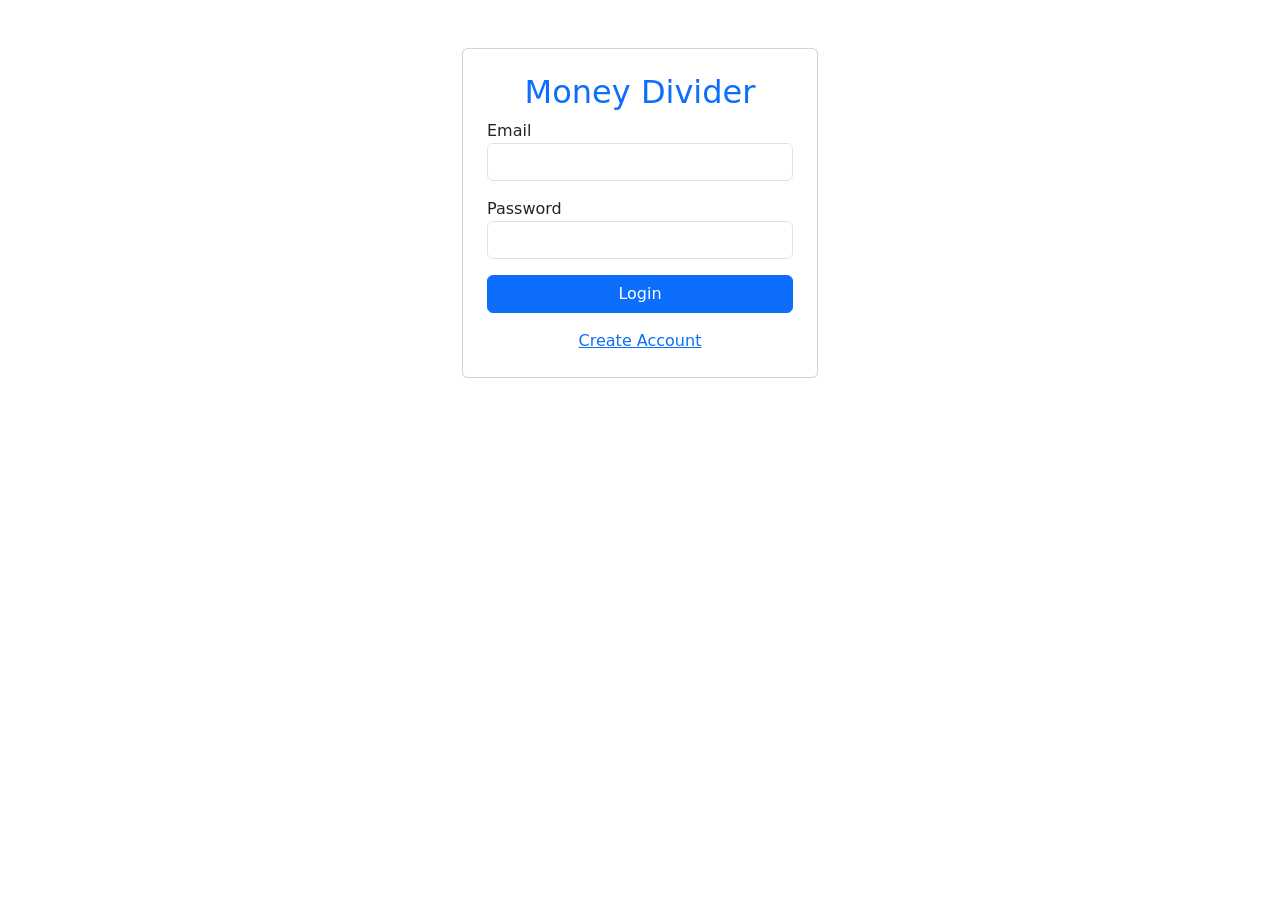
==== frontend/src/index.html @ 7688d2dc "Initial commit" ====
<!DOCTYPE html>
<html>
<head>
    <title>Money Divider Login</title>

    <link
        href="https://cdn.jsdelivr.net/npm/bootstrap@5.3.3/dist/css/bootstrap.min.css"
        rel="stylesheet">

    <link rel="stylesheet" href="css/style.css">
</head>

<body>

<div class="container mt-5">

    <div class="row justify-content-center">

        <div class="col-md-4">

            <div class="card p-4">

                <h2 class="text-center text-primary">
                    Money Divider
                </h2>

                <form id="loginForm">

                    <div class="mb-3">
                        <label>Email</label>
                        <input
                            type="email"
                            id="email"
                            class="form-control"
                            required>
                    </div>

                    <div class="mb-3">
                        <label>Password</label>
                        <input
                            type="password"
                            id="password"
                            class="form-control"
                            required>
                    </div>

                    <button
                        class="btn btn-primary w-100">
                        Login
                    </button>

                    <div class="text-center mt-3">
                        <a href="register.html">
                            Create Account
                        </a>
                    </div>

                </form>

            </div>

        </div>

    </div>

</div>

<script src="js/login.js"></script>

</body>
</html>
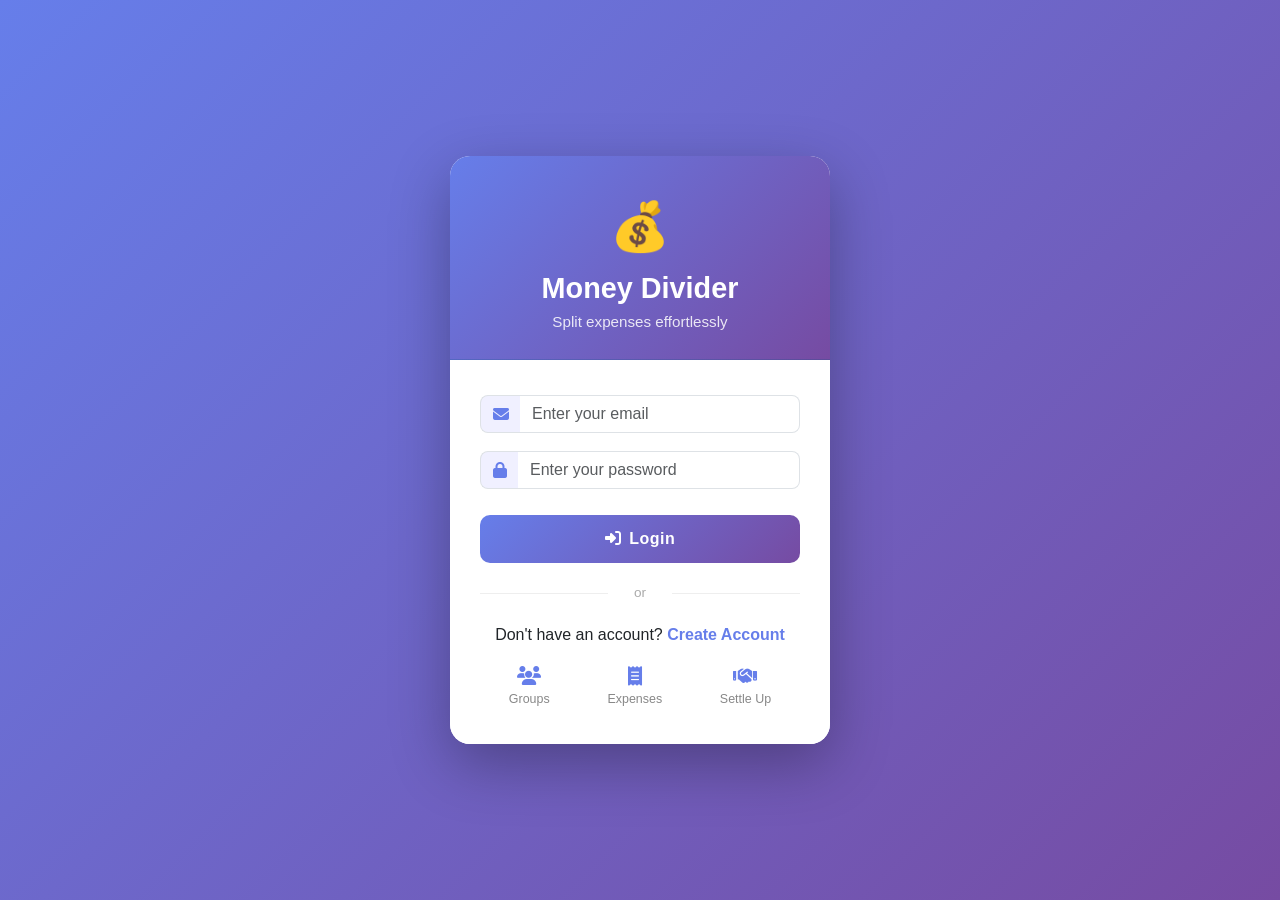
==== commit b33c60d8: "redesign login and register pages with gradient, icons and animations" ====
--- a/frontend/src/index.html
+++ b/frontend/src/index.html
@@ -1,71 +1,191 @@
 <!DOCTYPE html>
 <html>
 <head>
-    <title>Money Divider Login</title>
+    <title>Money Divider - Login</title>
+    <link href="https://cdn.jsdelivr.net/npm/bootstrap@5.3.3/dist/css/bootstrap.min.css" rel="stylesheet">
+    <link href="https://cdnjs.cloudflare.com/ajax/libs/font-awesome/6.5.0/css/all.min.css" rel="stylesheet">
+    <style>
+        * { box-sizing: border-box; margin: 0; padding: 0; }
 
-    <link
-        href="https://cdn.jsdelivr.net/npm/bootstrap@5.3.3/dist/css/bootstrap.min.css"
-        rel="stylesheet">
+        body {
+            min-height: 100vh;
+            background: linear-gradient(135deg, #667eea 0%, #764ba2 100%);
+            display: flex;
+            align-items: center;
+            justify-content: center;
+            font-family: 'Segoe UI', sans-serif;
+        }
 
-    <link rel="stylesheet" href="css/style.css">
+        .login-wrapper {
+            width: 100%;
+            max-width: 420px;
+            padding: 20px;
+        }
+
+        .card {
+            border: none;
+            border-radius: 20px;
+            box-shadow: 0 20px 60px rgba(0,0,0,0.3);
+            overflow: hidden;
+            animation: slideUp 0.5s ease;
+        }
+
+        @keyframes slideUp {
+            from { opacity: 0; transform: translateY(30px); }
+            to   { opacity: 1; transform: translateY(0); }
+        }
+
+        .card-header {
+            background: linear-gradient(135deg, #667eea, #764ba2);
+            padding: 35px 30px 25px;
+            text-align: center;
+            color: white;
+        }
+
+        .card-header .logo {
+            font-size: 3rem;
+            margin-bottom: 8px;
+        }
+
+        .card-header h2 {
+            font-size: 1.8rem;
+            font-weight: 700;
+            margin: 0;
+        }
+
+        .card-header p {
+            opacity: 0.85;
+            margin: 5px 0 0;
+            font-size: 0.95rem;
+        }
+
+        .card-body {
+            padding: 35px 30px;
+            background: #fff;
+        }
+
+        .input-group-text {
+            background: #f0f0ff;
+            border-right: none;
+            color: #667eea;
+        }
+
+        .form-control {
+            border-left: none;
+            border-radius: 0 8px 8px 0 !important;
+        }
+
+        .form-control:focus {
+            box-shadow: 0 0 0 3px rgba(102,126,234,0.2);
+            border-color: #667eea;
+        }
+
+        .input-group { margin-bottom: 18px; }
+
+        .input-group .input-group-text {
+            border-radius: 8px 0 0 8px;
+        }
+
+        .btn-login {
+            background: linear-gradient(135deg, #667eea, #764ba2);
+            border: none;
+            border-radius: 10px;
+            padding: 12px;
+            font-size: 1rem;
+            font-weight: 600;
+            letter-spacing: 0.5px;
+            transition: transform 0.2s, box-shadow 0.2s;
+        }
+
+        .btn-login:hover {
+            transform: translateY(-2px);
+            box-shadow: 0 8px 20px rgba(102,126,234,0.4);
+        }
+
+        .divider {
+            text-align: center;
+            margin: 20px 0;
+            position: relative;
+            color: #aaa;
+            font-size: 0.85rem;
+        }
+
+        .divider::before, .divider::after {
+            content: "";
+            position: absolute;
+            top: 50%;
+            width: 40%;
+            height: 1px;
+            background: #eee;
+        }
+
+        .divider::before { left: 0; }
+        .divider::after  { right: 0; }
+
+        .register-link {
+            text-align: center;
+        }
+
+        .register-link a {
+            color: #667eea;
+            font-weight: 600;
+            text-decoration: none;
+        }
+
+        .register-link a:hover { text-decoration: underline; }
+
+        .features {
+            display: flex;
+            justify-content: space-around;
+            margin-top: 20px;
+            font-size: 0.78rem;
+            color: #888;
+        }
+
+        .features span { text-align: center; }
+        .features i { display: block; font-size: 1.2rem; color: #667eea; margin-bottom: 4px; }
+    </style>
 </head>
-
 <body>
 
-<div class="container mt-5">
+<div class="login-wrapper">
+    <div class="card">
+        <div class="card-header">
+            <div class="logo">💰</div>
+            <h2>Money Divider</h2>
+            <p>Split expenses effortlessly</p>
+        </div>
+        <div class="card-body">
+            <form id="loginForm">
+                <div class="input-group">
+                    <span class="input-group-text"><i class="fa fa-envelope"></i></span>
+                    <input type="email" id="email" class="form-control" placeholder="Enter your email" required>
+                </div>
+                <div class="input-group">
+                    <span class="input-group-text"><i class="fa fa-lock"></i></span>
+                    <input type="password" id="password" class="form-control" placeholder="Enter your password" required>
+                </div>
+                <button class="btn btn-login text-white w-100 mt-2">
+                    <i class="fa fa-sign-in-alt me-2"></i>Login
+                </button>
+            </form>
 
-    <div class="row justify-content-center">
+            <div class="divider">or</div>
 
-        <div class="col-md-4">
-
-            <div class="card p-4">
-
-                <h2 class="text-center text-primary">
-                    Money Divider
-                </h2>
-
-                <form id="loginForm">
-
-                    <div class="mb-3">
-                        <label>Email</label>
-                        <input
-                            type="email"
-                            id="email"
-                            class="form-control"
-                            required>
-                    </div>
-
-                    <div class="mb-3">
-                        <label>Password</label>
-                        <input
-                            type="password"
-                            id="password"
-                            class="form-control"
-                            required>
-                    </div>
-
-                    <button
-                        class="btn btn-primary w-100">
-                        Login
-                    </button>
-
-                    <div class="text-center mt-3">
-                        <a href="register.html">
-                            Create Account
-                        </a>
-                    </div>
-
-                </form>
-
+            <div class="register-link">
+                Don't have an account? <a href="register.html">Create Account</a>
             </div>
 
+            <div class="features">
+                <span><i class="fa fa-users"></i>Groups</span>
+                <span><i class="fa fa-receipt"></i>Expenses</span>
+                <span><i class="fa fa-handshake"></i>Settle Up</span>
+            </div>
         </div>
-
     </div>
-
 </div>
 
-<script src="js/login.js"></script>
-
+<script src="javascript/config.js"></script>
+<script src="javascript/login.js"></script>
 </body>
-</html>+</html>
